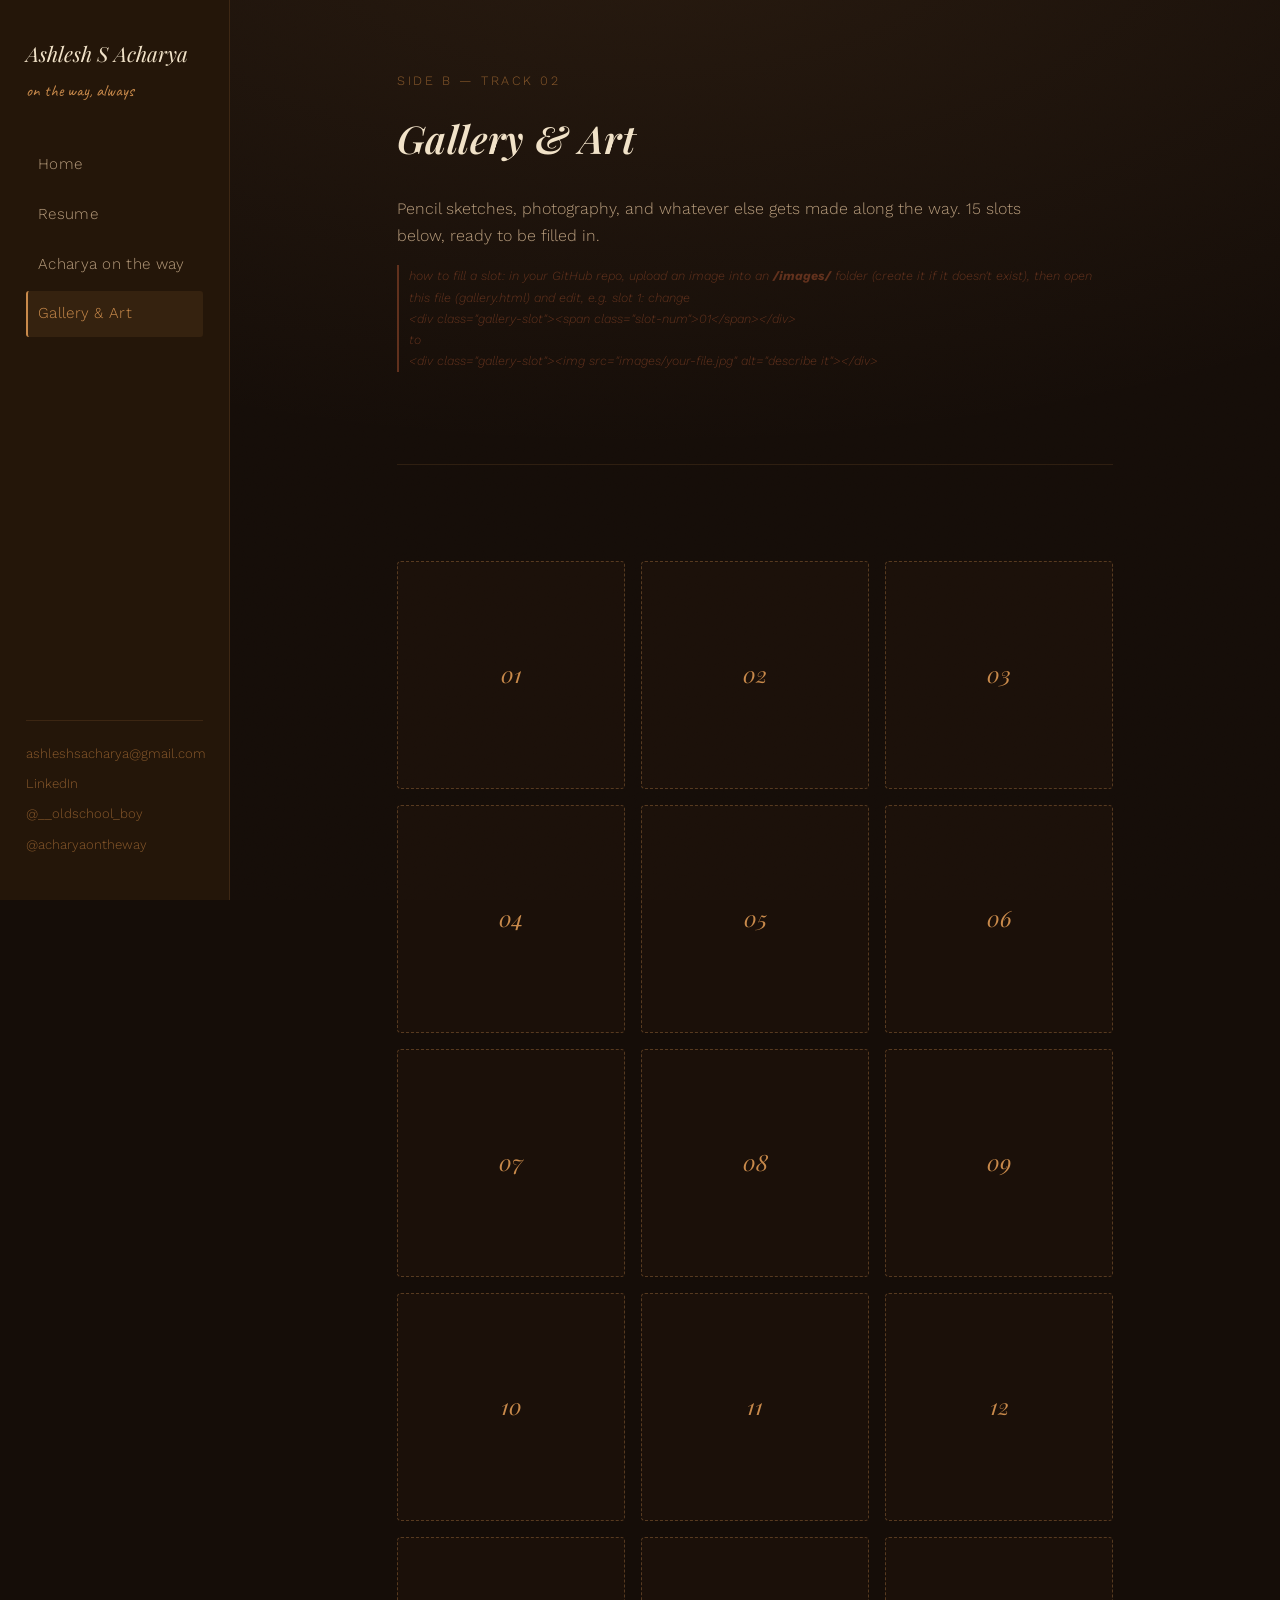
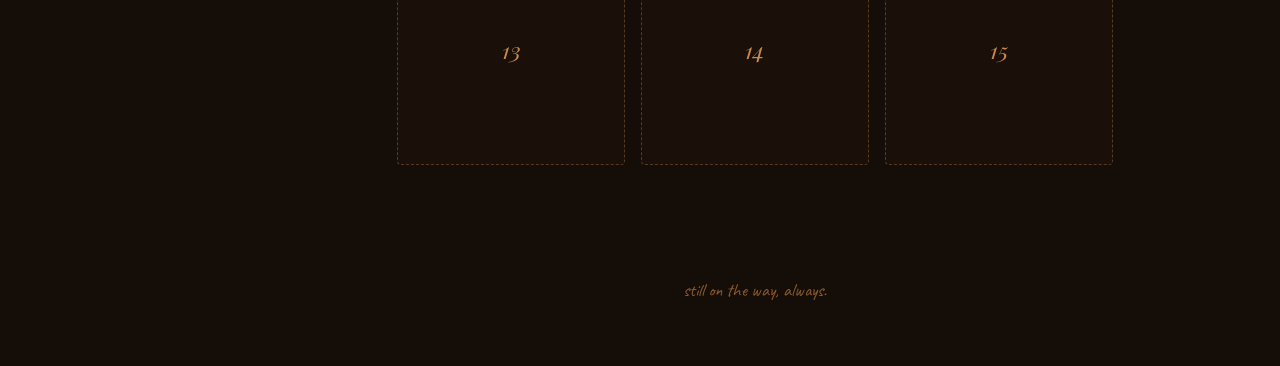
==== gallery.html @ e8120fcf "new draft files of profile uploaded" ====
<!DOCTYPE html>
<html lang="en">
<head>
<meta charset="UTF-8">
<meta name="viewport" content="width=device-width, initial-scale=1.0">
<title>Gallery &amp; Art — Ashlesh S Acharya</title>
<link rel="preconnect" href="https://fonts.googleapis.com">
<link href="https://fonts.googleapis.com/css2?family=Playfair+Display:ital,wght@0,500;0,600;0,700;1,500;1,600&family=Caveat:wght@500;600;700&family=Work+Sans:wght@300;400;500;600&display=swap" rel="stylesheet">
<link rel="stylesheet" href="styles.css">
</head>
<body>
<div class="layout">

  <aside class="sidebar" id="sidebar">
    <div class="brand">Ashlesh S Acharya</div>
    <span class="brand-sub">on the way, always</span>
    <button class="menu-toggle" id="menuToggle">Menu</button>
    <nav>
      <a href="index.html">Home</a>
      <a href="resume.html">Resume</a>
      <a href="acharya.html">Acharya on the way</a>
      <a href="gallery.html" class="active">Gallery &amp; Art</a>
    </nav>
    <div class="side-contact">
      <a href="mailto:ashleshsacharya@gmail.com">ashleshsacharya@gmail.com</a>
      <a href="https://www.linkedin.com/in/ashlesh-s-acharya" target="_blank" rel="noopener">LinkedIn</a>
      <a href="https://www.instagram.com/__oldschool_boy" target="_blank" rel="noopener">@__oldschool_boy</a>
      <a href="https://www.instagram.com/acharyaontheway" target="_blank" rel="noopener">@acharyaontheway</a>
    </div>
  </aside>

  <main class="content">
    <div class="wrap">

      <section style="padding-top:70px;">
        <span class="track-num">SIDE B — TRACK 02</span>
        <h2>Gallery &amp; Art</h2>
        <p>Pencil sketches, photography, and whatever else gets made along the way. 15 slots below, ready to be filled in.</p>
        <div class="draft-note">
          how to fill a slot: in your GitHub repo, upload an image into an <strong>/images/</strong> folder (create it if it doesn't exist), then open this file (gallery.html) and edit, e.g. slot 1: change
          <br>&lt;div class="gallery-slot"&gt;&lt;span class="slot-num"&gt;01&lt;/span&gt;&lt;/div&gt;
          <br>to
          <br>&lt;div class="gallery-slot"&gt;&lt;img src="images/your-file.jpg" alt="describe it"&gt;&lt;/div&gt;
        </div>
      </section>

      <section class="reveal">
        <div class="gallery-grid">
          <div class="gallery-slot"><span class="slot-num">01</span></div>
          <div class="gallery-slot"><span class="slot-num">02</span></div>
          <div class="gallery-slot"><span class="slot-num">03</span></div>
          <div class="gallery-slot"><span class="slot-num">04</span></div>
          <div class="gallery-slot"><span class="slot-num">05</span></div>
          <div class="gallery-slot"><span class="slot-num">06</span></div>
          <div class="gallery-slot"><span class="slot-num">07</span></div>
          <div class="gallery-slot"><span class="slot-num">08</span></div>
          <div class="gallery-slot"><span class="slot-num">09</span></div>
          <div class="gallery-slot"><span class="slot-num">10</span></div>
          <div class="gallery-slot"><span class="slot-num">11</span></div>
          <div class="gallery-slot"><span class="slot-num">12</span></div>
          <div class="gallery-slot"><span class="slot-num">13</span></div>
          <div class="gallery-slot"><span class="slot-num">14</span></div>
          <div class="gallery-slot"><span class="slot-num">15</span></div>
        </div>
      </section>

      <footer>still on the way, always.</footer>

    </div>
  </main>
</div>

<script>
  const els = document.querySelectorAll('.reveal');
  const io = new IntersectionObserver((entries)=>{ entries.forEach(e=>{ if(e.isIntersecting){ e.target.classList.add('in'); } }); }, {threshold:0.1});
  els.forEach(el=>io.observe(el));
  const toggle = document.getElementById('menuToggle');
  const sidebar = document.getElementById('sidebar');
  if(toggle){ toggle.addEventListener('click', ()=> sidebar.classList.toggle('open')); }
</script>
</body>
</html>
---- styles.css ----
:root{
  --bg-void:#150d08;
  --bg-cocoa:#241609;
  --bg-card:#2e1c10;
  --caramel:#c98a4b;
  --caramel-dim:#8a5a2c;
  --rust:#7a3d24;
  --cream:#f1e2c8;
  --cream-dim:#b79c7c;
  --sidebar-w:230px;
  --film-grain: url("data:image/svg+xml,%3Csvg xmlns='http://www.w3.org/2000/svg' width='120' height='120'%3E%3Cfilter id='n'%3E%3CfeTurbulence type='fractalNoise' baseFrequency='0.9' numOctaves='2' stitchTiles='stitch'/%3E%3C/filter%3E%3Crect width='100%25' height='100%25' filter='url(%23n)' opacity='0.05'/%3E%3C/svg%3E");
}
*{box-sizing:border-box; margin:0; padding:0;}
html{scroll-behavior:smooth;}
body{
  background:
    radial-gradient(ellipse 90% 60% at 50% -10%, rgba(201,138,75,0.10), transparent),
    var(--bg-void);
  background-attachment:fixed;
  color:var(--cream);
  font-family:'Work Sans', sans-serif;
  font-weight:300;
  line-height:1.7;
  position:relative;
}
body::before{
  content:"";
  position:fixed; inset:0;
  background-image:var(--film-grain);
  pointer-events:none;
  z-index:1;
  mix-blend-mode:overlay;
}
::selection{background:var(--caramel); color:var(--bg-void);}
a{color:var(--caramel); text-decoration:none; border-bottom:1px solid rgba(201,138,75,0.35); transition:border-color .25s, color .25s;}
a:hover{border-color:var(--caramel); color:#e0a86a;}
h1,h2,h3{font-family:'Playfair Display', serif; font-weight:600; letter-spacing:0.01em;}

/* ---- layout: sidebar + content ---- */
.layout{display:flex; min-height:100vh;}
.sidebar{
  width:var(--sidebar-w);
  flex-shrink:0;
  position:fixed;
  top:0; left:0; bottom:0;
  padding:36px 26px;
  border-right:1px solid rgba(201,138,75,0.16);
  background:var(--bg-cocoa);
  z-index:20;
  display:flex;
  flex-direction:column;
}
.sidebar .brand{
  font-family:'Playfair Display', serif;
  font-style:italic;
  font-size:1.3rem;
  color:var(--cream);
  margin-bottom:6px;
}
.sidebar .brand-sub{
  font-family:'Caveat', cursive;
  font-size:1.05rem;
  color:var(--caramel);
  margin-bottom:36px;
  display:block;
}
.sidebar nav{display:flex; flex-direction:column; gap:4px; margin-bottom:auto;}
.sidebar nav a{
  border-bottom:none;
  color:var(--cream-dim);
  padding:10px 12px;
  border-radius:3px;
  font-size:0.95rem;
  letter-spacing:0.02em;
  transition:background .2s, color .2s, padding-left .2s;
}
.sidebar nav a:hover{background:rgba(201,138,75,0.08); color:var(--cream); padding-left:16px;}
.sidebar nav a.active{color:var(--caramel); background:rgba(201,138,75,0.1); border-left:2px solid var(--caramel); padding-left:10px;}
.sidebar .side-contact{margin-top:40px; padding-top:22px; border-top:1px solid rgba(201,138,75,0.14);}
.sidebar .side-contact a{
  display:block; font-size:0.82rem; color:var(--caramel-dim); margin-bottom:8px; border-bottom:none;
}
.sidebar .side-contact a:hover{color:var(--caramel);}

.menu-toggle{display:none;}

main.content{
  margin-left:var(--sidebar-w);
  flex:1;
  min-width:0;
  padding:0;
  position:relative;
  z-index:2;
}
.wrap{max-width:780px; margin:0 auto; padding:0 32px;}

@media (max-width:880px){
  .sidebar{
    width:100%;
    height:auto;
    position:fixed;
    top:0; left:0; right:0; bottom:auto;
    flex-direction:row;
    align-items:center;
    padding:16px 20px;
    border-right:none;
    border-bottom:1px solid rgba(201,138,75,0.16);
  }
  .sidebar .brand-sub, .sidebar .side-contact, .sidebar nav{display:none;}
  .sidebar.open .brand-sub,
  .sidebar.open .side-contact,
  .sidebar.open nav{
    display:flex; flex-direction:column;
  }
  .sidebar.open{
    height:100vh; flex-direction:column; align-items:flex-start; overflow-y:auto;
  }
  .menu-toggle{
    display:block;
    margin-left:auto;
    background:none; border:1px solid var(--caramel-dim); color:var(--caramel);
    padding:8px 14px; border-radius:3px; font-family:'Work Sans'; font-size:0.85rem; cursor:pointer;
  }
  main.content{margin-left:0; margin-top:64px;}
}

/* ---- sections & typography reused across pages ---- */
.eyebrow{
  font-family:'Caveat', cursive;
  font-size:1.35rem;
  color:var(--caramel);
  letter-spacing:0.02em;
  display:inline-block;
  transform:rotate(-2deg);
  margin-bottom:6px;
}
section{padding:70px 0; border-top:1px solid rgba(201,138,75,0.14); position:relative;}
section:first-child{border-top:none;}
.reveal{opacity:0; transform:translateY(24px); transition:opacity .8s ease, transform .8s ease;}
.reveal.in{opacity:1; transform:translateY(0);}
.track-num{font-family:'Work Sans'; font-size:0.8rem; color:var(--caramel-dim); letter-spacing:0.2em; margin-bottom:14px; display:block;}
section h2{font-size:clamp(1.7rem, 4vw, 2.4rem); color:var(--cream); margin-bottom:24px; font-style:italic;}
.lede{font-family:'Caveat', cursive; font-size:1.5rem; color:var(--caramel); margin-bottom:18px; display:block; line-height:1.4;}
p{color:var(--cream-dim); max-width:64ch; margin-bottom:16px;}
p strong{color:var(--cream); font-weight:500;}
.draft-note{font-size:0.78rem; color:var(--rust); font-style:italic; border-left:2px solid var(--rust); padding-left:10px; margin:10px 0 22px; opacity:0.75;}
.skills{display:flex; flex-wrap:wrap; gap:10px; margin-top:22px;}
.skills span{border:1px solid rgba(201,138,75,0.4); color:var(--caramel); padding:7px 15px; border-radius:2px; font-size:0.85rem; background:rgba(201,138,75,0.06);}
.tracklist{margin-top:30px;}
.track{display:grid; grid-template-columns:36px 1fr; gap:16px; padding:16px 0; border-bottom:1px dashed rgba(201,138,75,0.2); align-items:baseline;}
.track:last-child{border-bottom:none;}
.track .idx{font-family:'Playfair Display'; font-style:italic; color:var(--caramel-dim); font-size:1.1rem;}
.track .label{color:var(--cream); font-weight:500; letter-spacing:0.02em;}
.card{background:var(--bg-card); border:1px solid rgba(201,138,75,0.18); border-radius:4px; padding:28px 30px; margin-top:24px; position:relative;}
.card::before{content:""; position:absolute; top:0; left:0; right:0; height:3px; background:linear-gradient(90deg, transparent, var(--caramel), transparent); opacity:0.6;}
.contact-list{list-style:none; margin-top:26px;}
.contact-list li{padding:14px 0; border-bottom:1px solid rgba(201,138,75,0.14); display:flex; justify-content:space-between; align-items:baseline; flex-wrap:wrap; gap:8px;}
.contact-list .k{font-family:'Caveat', cursive; font-size:1.25rem; color:var(--caramel-dim);}
.contact-list .v{font-size:0.98rem;}
footer{padding:40px 0 60px; text-align:center; color:var(--caramel-dim); font-family:'Caveat', cursive; font-size:1.15rem;}

/* buttons */
.btn{
  display:inline-block; border:1px solid var(--caramel); color:var(--caramel);
  padding:10px 22px; border-radius:3px; font-size:0.9rem; letter-spacing:0.03em;
  border-bottom:1px solid var(--caramel); margin-top:10px;
  transition:background .2s, color .2s;
}
.btn:hover{background:var(--caramel); color:var(--bg-void); border-color:var(--caramel);}

/* CV specific */
.cv-row{display:flex; justify-content:space-between; align-items:baseline; flex-wrap:wrap; gap:8px; margin-bottom:4px;}
.cv-role{color:var(--cream); font-weight:500; font-size:1.05rem;}
.cv-org{font-style:italic; color:var(--caramel-dim); font-size:0.92rem;}
.cv-date{font-family:'Caveat', cursive; color:var(--caramel); font-size:1.05rem; white-space:nowrap;}
.cv-bullets{margin:10px 0 30px 0; padding-left:20px;}
.cv-bullets li{color:var(--cream-dim); margin-bottom:8px; max-width:64ch;}

/* gallery */
.gallery-grid{display:grid; grid-template-columns:repeat(auto-fill, minmax(180px,1fr)); gap:16px; margin-top:26px;}
.gallery-slot{
  aspect-ratio:1/1;
  border:1px dashed rgba(201,138,75,0.35);
  border-radius:4px;
  display:flex; align-items:center; justify-content:center;
  flex-direction:column; gap:6px;
  color:var(--caramel-dim);
  font-size:0.78rem;
  text-align:center;
  padding:10px;
  background:rgba(201,138,75,0.03);
  overflow:hidden;
}
.gallery-slot img{width:100%; height:100%; object-fit:cover; display:block;}
.gallery-slot .slot-num{font-family:'Playfair Display'; font-style:italic; font-size:1.4rem; color:var(--caramel);}

@media (max-width:600px){
  section{padding:56px 0;}
}
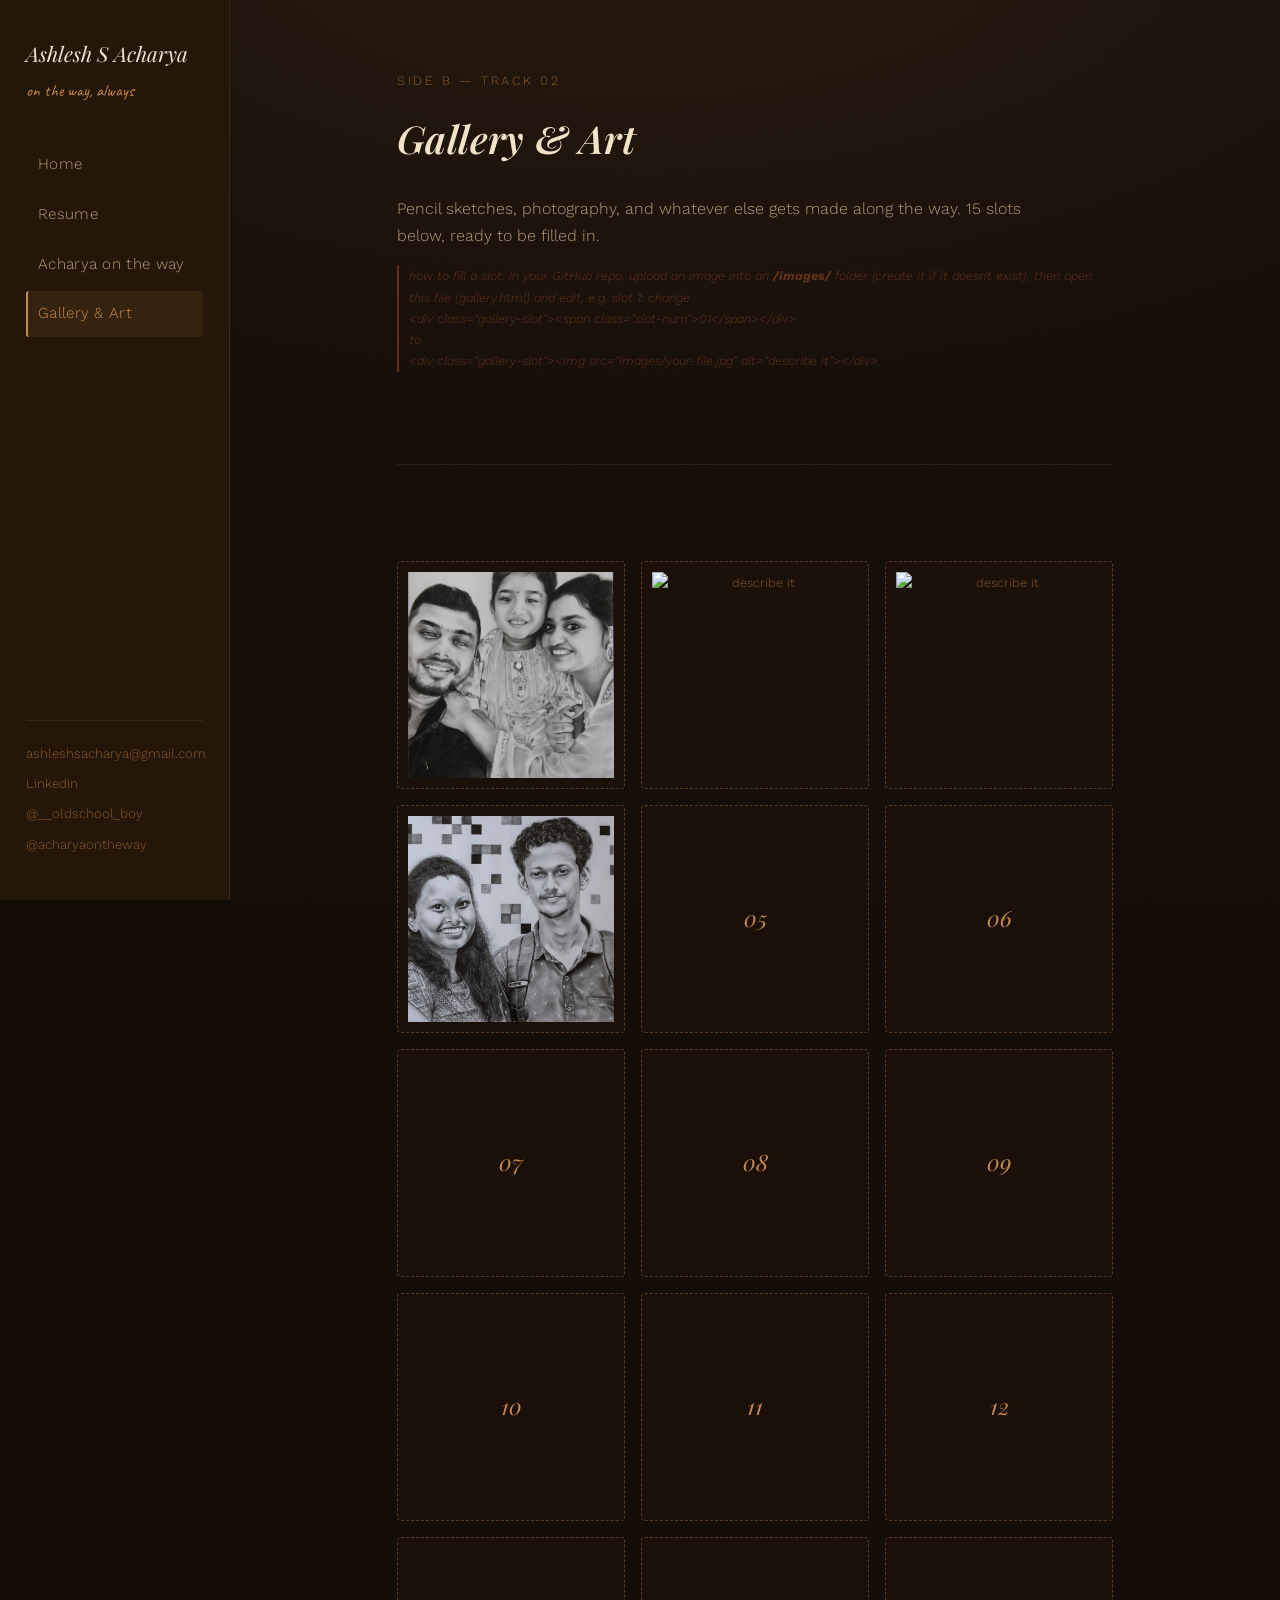
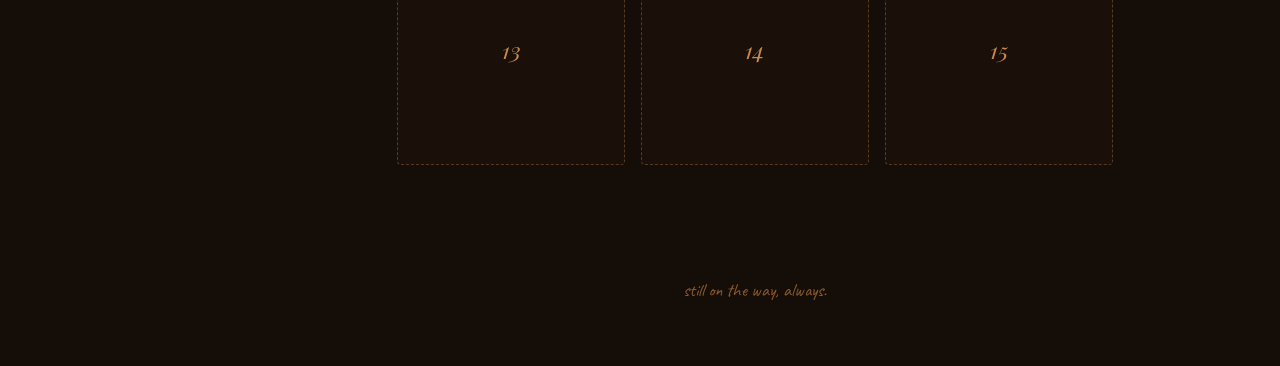
==== commit 76282b84: "Update gallery to display images instead of slotsa Replaced numbered slots with image elements in th" ====
--- a/gallery.html
+++ b/gallery.html
@@ -46,10 +46,10 @@
 
       <section class="reveal">
         <div class="gallery-grid">
-          <div class="gallery-slot"><span class="slot-num">01</span></div>
-          <div class="gallery-slot"><span class="slot-num">02</span></div>
-          <div class="gallery-slot"><span class="slot-num">03</span></div>
-          <div class="gallery-slot"><span class="slot-num">04</span></div>
+          <div class="gallery-slot"><img src="post1.JPG" alt="describe it"></div>
+          <div class="gallery-slot"><img src="IMG_6751.JPG" alt="describe it"></div>
+          <div class="gallery-slot"><img src="IMG_6922.JPG" alt="describe it"></div>
+          <div class="gallery-slot"><img src="IMG_8951a.jpg" alt="describe it"></div>
           <div class="gallery-slot"><span class="slot-num">05</span></div>
           <div class="gallery-slot"><span class="slot-num">06</span></div>
           <div class="gallery-slot"><span class="slot-num">07</span></div>
